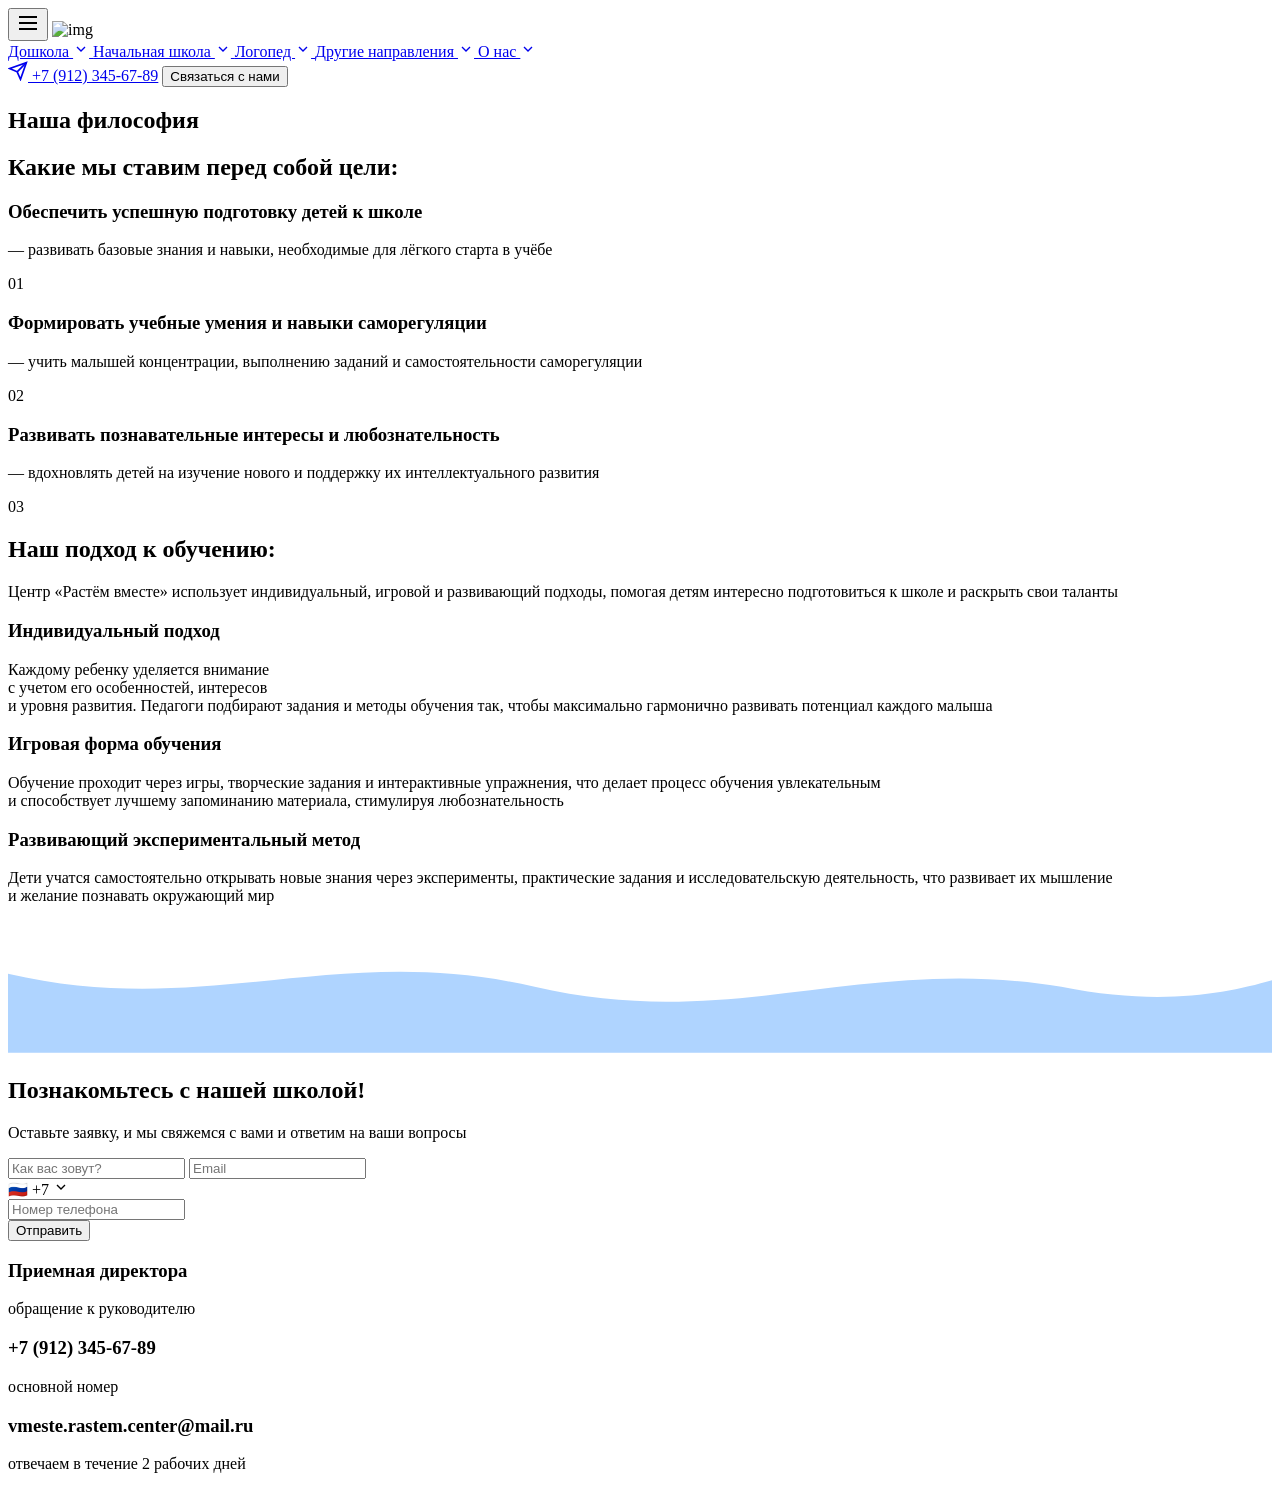
==== filosofia.html @ c4e7ea36 "Add files via upload" ====
<!DOCTYPE html>
<html lang="ru">
<head>
    <meta charset="utf-8"/>
        <meta name="viewport" content="width=device-width, initial-scale=1" />
        <title>filosofia</title>
        <link rel="stylesheet" href="./css/filosofia_style.css"/>
</head>
<body>
    <!-- Header -->
    <header class="header">
        <div class="header__container">
            <div class="header__left">
                <button class="header__menu-btn">
                    <svg width="24" height="24" viewBox="0 0 24 24" fill="none" stroke="currentColor" stroke-width="2">
                        <line x1="3" y1="6" x2="21" y2="6"></line>
                        <line x1="3" y1="12" x2="21" y2="12"></line>
                        <line x1="3" y1="18" x2="21" y2="18"></line>
                    </svg>
                </button>
<img src="https://psv4.userapi.com/s/v1/d2/dfuBgY3e3dbymlIG6tfwzD2FY5tWwH7mZeRHLqJKXKmwToDDf9M6psKpB8RbA1om5z57TRwMxK4cljXaLcxFvXxTBkrO7bcs-yVHeOcyfUPJoWtAhsqQcLJKbb5WWg1Ad8wqqTB0TjKs/lllll.png" alt="img"/>

            <!-- Center: Navigation -->
            <nav class="nav50">
                <a href="#" class="nav__item">
                    Дошкола
                    <svg width="16" height="16" viewBox="0 0 24 24" fill="none" stroke="currentColor" stroke-width="2">
                        <polyline points="6 9 12 15 18 9"></polyline>
                    </svg>
                </a>
                <a href="#" class="nav__item">
                    Начальная школа
                    <svg width="16" height="16" viewBox="0 0 24 24" fill="none" stroke="currentColor" stroke-width="2">
                        <polyline points="6 9 12 15 18 9"></polyline>
                    </svg>
                </a>
                <a href="#" class="nav__item">
                    Логопед
                    <svg width="16" height="16" viewBox="0 0 24 24" fill="none" stroke="currentColor" stroke-width="2">
                        <polyline points="6 9 12 15 18 9"></polyline>
                    </svg>
                </a>
                <a href="#" class="nav__item">
                    Другие направления
                    <svg width="16" height="16" viewBox="0 0 24 24" fill="none" stroke="currentColor" stroke-width="2">
                        <polyline points="6 9 12 15 18 9"></polyline>
                    </svg>
                </a>
                <a href="#" class="nav__item">
                    О нас
                    <svg width="16" height="16" viewBox="0 0 24 24" fill="none" stroke="currentColor" stroke-width="2">
                        <polyline points="6 9 12 15 18 9"></polyline>
                    </svg>
                </a>
            </nav>
            <!-- Right: Contact -->
            <div class="header__right">
                <a href="https://t.me/" class="header__telegram">
                    <svg width="20" height="20" viewBox="0 0 24 24" fill="none" stroke="currentColor" stroke-width="2">
                        <line x1="22" y1="2" x2="11" y2="13"></line>
                        <polygon points="22 2 15 22 11 13 2 9 22 2"></polygon>
                    </svg>
                </a>
                <a href="tel:+79123456789" class="header__phone">+7 (912) 345-67-89</a>
                <button class="header__contact-btn">Связаться с нами</button>
            </div>
        </div>
 </header>
    <!-- Philosophy Section -->
    <section class="philosophy">
        <div class="philosophy__container">
            <h1 class="philosophy__title">Наша философия</h1>

            <div class="goals">
                <h2 class="goals__title">Какие мы ставим перед собой цели:</h2>

                <div class="goals__grid">
                    <div class="goal-card">
                        <div class="goal-card__content">
                            <h3 class="goal-card__title">Обеспечить успешную подготовку детей к школе</h3>
                            <p class="goal-card__desc">— развивать базовые знания и навыки, необходимые для лёгкого старта в учёбе</p>
                        </div>
                        <span class="goal-card__number">01</span>
                    </div>

                    <div class="goal-card">
                        <div class="goal-card__content">
                            <h3 class="goal-card__title">Формировать учебные умения и навыки саморегуляции</h3>
                            <p class="goal-card__desc">— учить малышей концентрации, выполнению заданий и самостоятельности саморегуляции</p>
                        </div>
                        <span class="goal-card__number">02</span>
                    </div>

                    <div class="goal-card">
                        <div class="goal-card__content">
                            <h3 class="goal-card__title">Развивать познавательные интересы и любознательность</h3>
                            <p class="goal-card__desc">— вдохновлять детей на изучение нового и поддержку их интеллектуального развития</p>
                        </div>
                        <span class="goal-card__number">03</span>
                    </div>
                </div>
            </div>
        </div>
    </section>

    <!-- Approach Section -->
    <section class="approach">
        <div class="approach__container">
            <h2 class="approach__title">Наш подход к обучению:</h2>
            <p class="approach__subtitle">Центр «Растём вместе» использует индивидуальный, игровой и развивающий подходы, помогая детям интересно подготовиться к школе и раскрыть свои таланты</p>

            <div class="approach__grid">
                <div class="approach-card">
                    <h3 class="approach-card__title">Индивидуальный подход</h3>
                    <p class="approach-card__desc">Каждому ребенку уделяется внимание <br>с учетом его особенностей, интересов <br>и уровня развития. Педагоги подбирают задания и методы обучения так, чтобы максимально гармонично развивать потенциал каждого малыша</p>
                </div>

                <div class="approach-card">
                    <h3 class="approach-card__title">Игровая форма обучения</h3>
                    <p class="approach-card__desc">Обучение проходит через игры, творческие задания и интерактивные упражнения, что делает процесс обучения увлекательным <br>и способствует лучшему запоминанию материала, стимулируя любознательность</p>
                </div>

                <div class="approach-card">
                    <h3 class="approach-card__title">Развивающий экспериментальный метод</h3>
                    <p class="approach-card__desc">Дети учатся самостоятельно открывать новые знания через эксперименты, практические задания и исследовательскую деятельность, что развивает их мышление <br>и желание познавать окружающий мир</p>
                </div>
            </div>
        </div>

        <!-- Wave -->
        <div class="approach__wave">
            <svg viewBox="0 0 1920 200" preserveAspectRatio="none">
                <path fill="#AFD4FF" d="M0,80 C300,150 500,30 800,100 C1100,170 1300,50 1600,100 C1750,130 1850,110 1920,90 L1920,200 L0,200 Z"/>
            </svg>
        </div>
    </section>

    <!-- Contact Section -->
    <section class="contact">
        <div class="contact__container">
            <div class="contact__grid">
                <div class="contact__form-wrapper">
                    <h2 class="contact__title">Познакомьтесь с нашей школой!</h2>
                    <p class="contact__subtitle">Оставьте заявку, и мы свяжемся с вами и ответим на ваши вопросы</p>
                    <form class="form">
                        <div class="form__row">
                            <input type="text" class="form__input" placeholder="Как вас зовут?" required>
                            <input type="email" class="form__input" placeholder="Email" required>
                        </div>
                        <div class="form__phone-row">
                            <div class="form__phone-prefix">
                                <span>🇷🇺</span>
                                <span>+7</span>
                                <svg width="16" height="16" viewBox="0 0 24 24" fill="none" stroke="currentColor" stroke-width="2">
                                    <polyline points="6 9 12 15 18 9"></polyline>
                                </svg>
                            </div>
                            <input type="tel" class="form__input form__input--phone" placeholder="Номер телефона" required>
                        </div>
                        <button type="submit" class="form__submit">Отправить</button>
                    </form>
                </div>
    </section>

    <!-- Footer -->
    <footer class="footer">
        <div class="footer__container">
            <div class="footer__grid">
                <div class="footer__item">
                    <h3 class="footer__title">Приемная директора</h3>
                    <p class="footer__desc">обращение к руководителю</p>
                </div>
                <div class="footer__item">
                    <h3 class="footer__title">+7 (912) 345-67-89</h3>
                    <p class="footer__desc">основной номер</p>
                </div>
                <div class="footer__item">
                    <h3 class="footer__title">vmeste.rastem.center@mail.ru</h3>
                    <p class="footer__desc">отвечаем в течение 2 рабочих дней</p>
                </div>
            </div>
        </div>
    </footer>
</body>
</html>
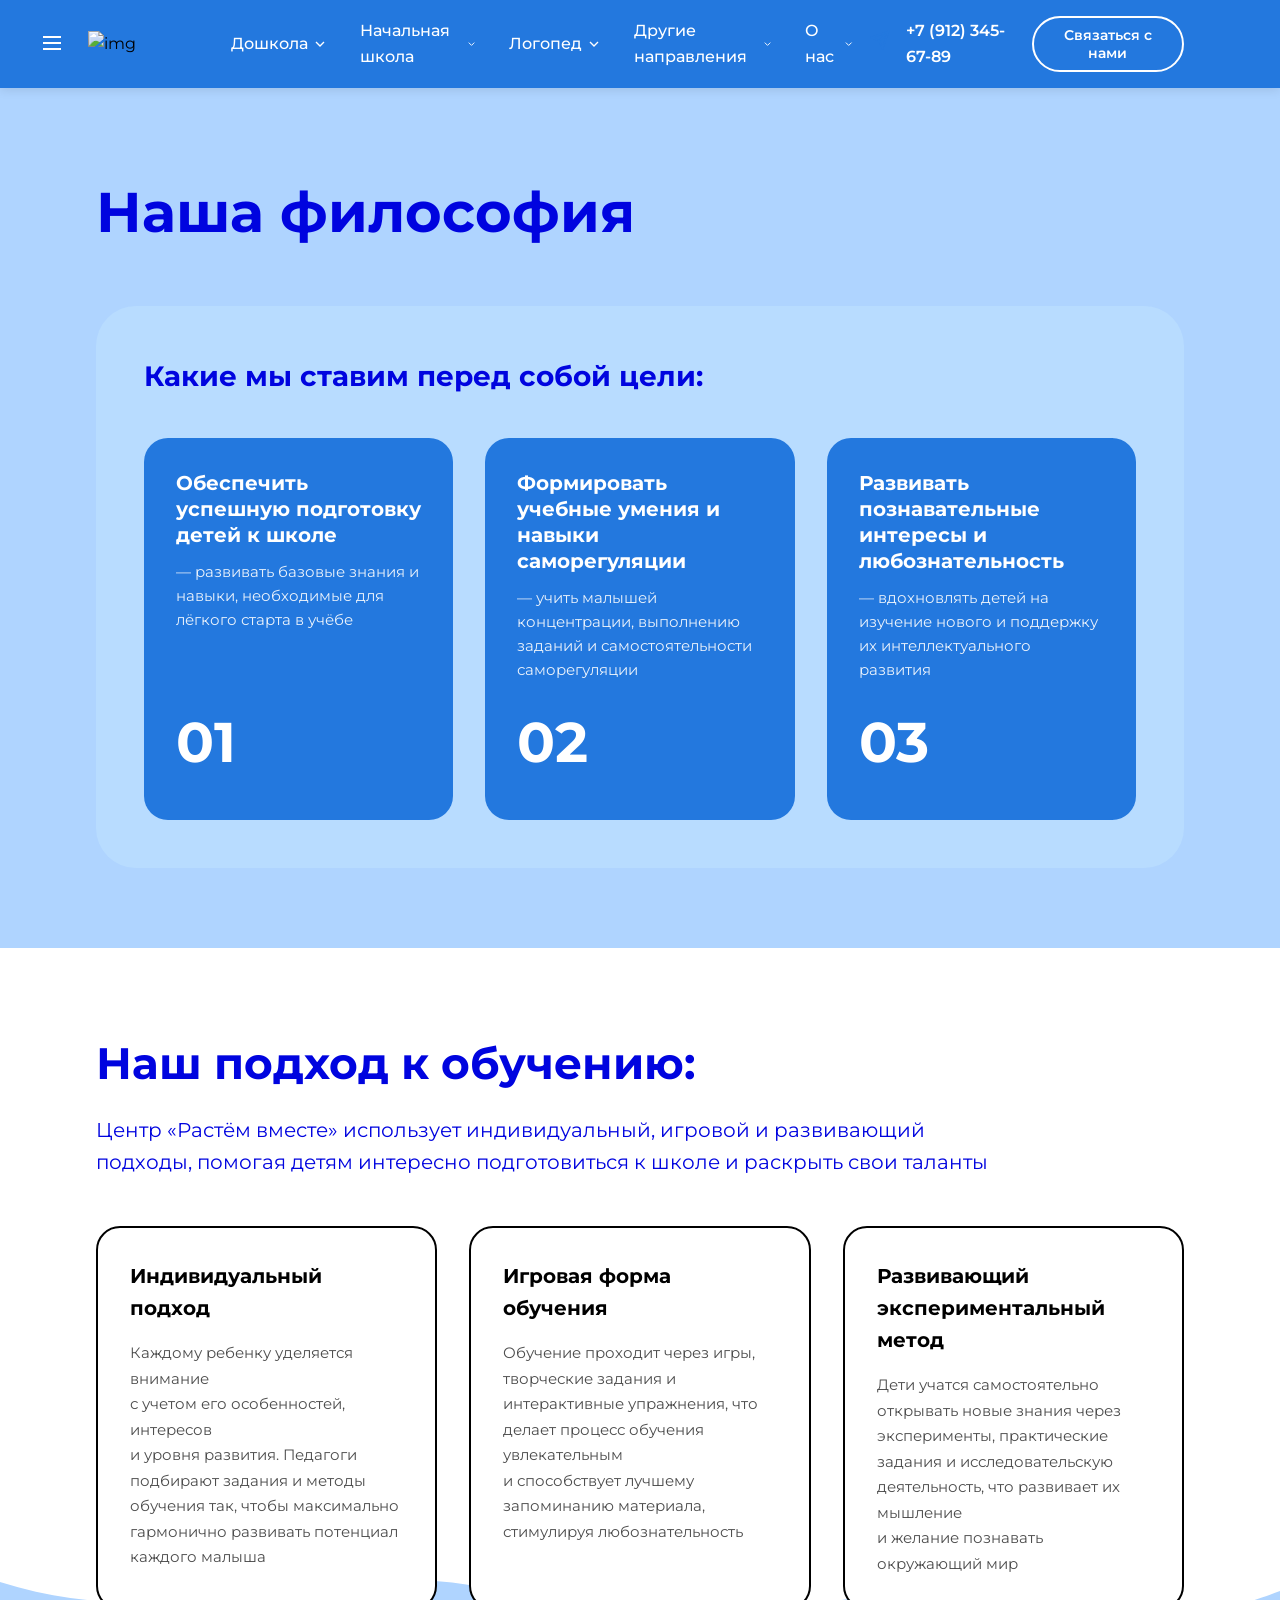
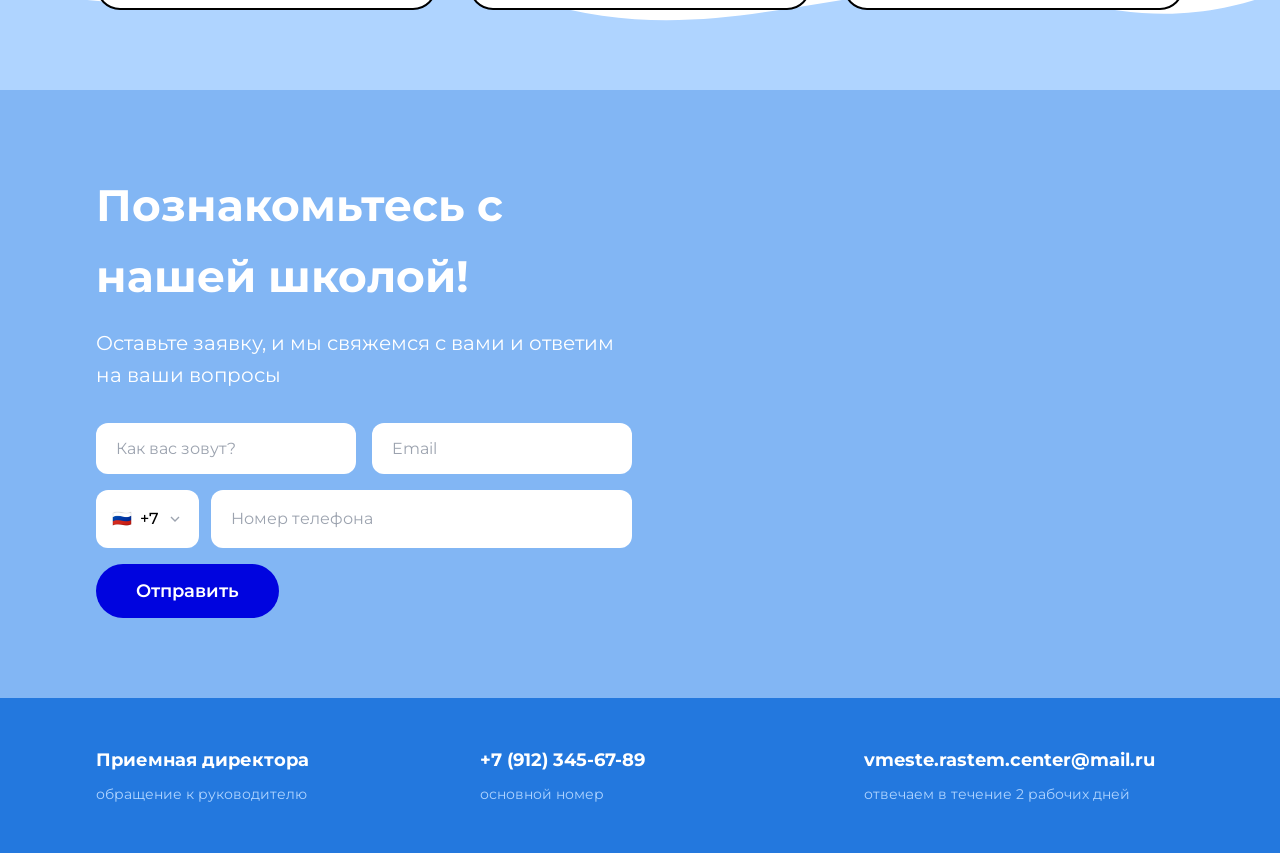
==== commit 848c9387: "Add files via upload" ====
--- a/filosofia.html
+++ b/filosofia.html
@@ -4,7 +4,7 @@
     <meta charset="utf-8"/>
         <meta name="viewport" content="width=device-width, initial-scale=1" />
         <title>filosofia</title>
-        <link rel="stylesheet" href="./css/filosofia_style.css"/>
+        <link rel="stylesheet" href="filosofia_style.css"/>
 </head>
 <body>
     <!-- Header -->
@@ -22,7 +22,7 @@
 
             <!-- Center: Navigation -->
             <nav class="nav50">
-                <a href="#" class="nav__item">
+                <a href="file:///C:/Users/%D0%9C%D0%B0%D1%80%D0%B8%D1%8F/Desktop/%D0%B2%D0%B5%D0%B1-%D0%B4%D0%B8%D0%B7%D0%B0%D0%B9%D0%BD/%D0%A3%D1%81%D0%BB%D1%83%D0%B3%D0%B8/uslugi.html" class="nav__item">
                     Дошкола
                     <svg width="16" height="16" viewBox="0 0 24 24" fill="none" stroke="currentColor" stroke-width="2">
                         <polyline points="6 9 12 15 18 9"></polyline>
@@ -46,7 +46,7 @@
                         <polyline points="6 9 12 15 18 9"></polyline>
                     </svg>
                 </a>
-                <a href="#" class="nav__item">
+                <a href="file:///C:/Users/%D0%9C%D0%B0%D1%80%D0%B8%D1%8F/Desktop/%D0%B2%D0%B5%D0%B1-%D0%B4%D0%B8%D0%B7%D0%B0%D0%B9%D0%BD/%D0%BE%20%D0%BD%D0%B0%D1%81/rastem_vmeste.html" class="nav__item">
                     О нас
                     <svg width="16" height="16" viewBox="0 0 24 24" fill="none" stroke="currentColor" stroke-width="2">
                         <polyline points="6 9 12 15 18 9"></polyline>
--- a/filosofia_style.css
+++ b/filosofia_style.css
@@ -0,0 +1,637 @@
+@import url('https://fonts.googleapis.com/css2?family=Lora:ital,wght@0,400..700;1,400..700&family=Montserrat:ital,wght@0,100..900;1,100..900&family=Open+Sans:ital,wght@0,300..800;1,300..800&family=Roboto:ital,wght@0,100..900;1,100..900&display=swap');
+
+:root {
+  --bg: #FFFFFF;
+  --panel: #2378DE;
+  --card: #272434;
+  --border: #2A5CFF;
+  
+  --text:var(--card);
+  --muted:#5e6a8d8f;
+
+  --accent:var(--border);
+  --accent-hover:#82B6F4;
+  --accent-pressed:#1B1EA8;
+
+  --disable-bg: #5e6a8d8f;
+  --disable-text: #dde3f68f;
+
+  --r-lg: 18px;
+  --r-md: 14px;
+  --r-pill: 1500px;
+
+  --shadow: 0 3px 6px #c0bec8;
+}
+/* ===== RESET & BASE ===== */
+*, *::before, *::after {
+    margin: 0;
+    padding: 0;
+    box-sizing: border-box;
+}
+
+html {
+    scroll-behavior: smooth;
+}
+
+body {
+    font-family: 'Montserrat', system-ui, sans-serif;
+    background-color: #AFD4FF;
+    color: #000000;
+    line-height: 1.6;
+}
+
+a {
+    text-decoration: none;
+    color: inherit;
+}
+
+button {
+    font-family: inherit;
+    cursor: pointer;
+    border: none;
+    background: none;
+}
+
+input {
+    font-family: inherit;
+}
+
+/* ===== ANIMATIONS ===== */
+@keyframes float {
+    0%, 100% { transform: translateY(0px); }
+    50% { transform: translateY(-20px); }
+}
+
+@keyframes fadeInUp {
+    from {
+        opacity: 0;
+        transform: translateY(30px);
+    }
+    to {
+        opacity: 1;
+        transform: translateY(0);
+    }
+}
+
+@keyframes slideInLeft {
+    from {
+        opacity: 0;
+        transform: translateX(-50px);
+    }
+    to {
+        opacity: 1;
+        transform: translateX(0);
+    }
+}
+
+/* ===== HEADER ===== */
+.header {
+    background-color: #2378DE;
+    padding: 1rem 2rem;
+    position: sticky;
+    top: 0;
+    z-index: 100;
+    box-shadow: 0 2px 10px rgba(0, 0, 0, 0.1);
+}
+
+.header__container {
+    max-width: 1920px;
+    margin: 0 auto;
+    display: grid;
+    grid-template-columns: auto 1fr auto;
+    align-items: center;
+    gap: 2rem;
+}
+
+.header__left {
+    display: flex;
+    align-items: center;
+    gap: 1rem;
+}
+
+.header__menu-btn {
+    padding: 0.5rem;
+    color: #ffffff;
+    border-radius: 0.5rem;
+    transition: background-color 0.3s;
+}
+
+.header__menu-btn:hover {
+    background-color: #f3f4f6;
+}
+
+img {
+    width: 7%;
+    height: auto;
+    display: inline;
+  margin-right: 60px;
+  font-weight: 100px;
+  margin-top: 0px;
+  vertical-align: middle;
+}
+
+/* Navigation */
+.nav50 {
+    display: flex;
+    align-items: center;
+    justify-content: center;
+    gap: 2rem;
+}
+
+.nav__item {
+    display: flex;
+    align-items: center;
+    gap: 0.25rem;
+    font-weight: 500;
+    color: #ffffff;
+    transition: color 0.3s;
+}
+
+.nav__item:hover {
+    color: #2378DE;
+}
+
+.nav__item svg {
+    transition: transform 0.3s;
+}
+
+.nav__item:hover svg {
+    transform: rotate(180deg);
+}
+
+/* Header Right */
+.header__right {
+    display: flex;
+    align-items: center;
+    gap: 1rem;
+}
+
+.header__telegram {
+    color: #2378DE;
+    transition: all 0.3s;
+}
+
+.header__telegram:hover {
+    color: #0004DF;
+    transform: scale(1.1);
+}
+
+.header__phone {
+    font-weight: 600;
+    color: #ffffff;
+    transition: color 0.3s;
+}
+
+.header__phone:hover {
+    color: #2378DE;
+}
+
+.header__contact-btn {
+    border: 2px solid #ffffff;
+    color: #ffffff;
+    padding: 0.5rem 1.5rem;
+    border-radius: 9999px;
+    font-size: 0.875rem;
+    font-weight: 600;
+    transition: all 0.3s;
+}
+
+.header__contact-btn:hover {
+    background-color: #ffffff83;
+    color: #ffffff;
+}
+
+
+/* ===== PHILOSOPHY SECTION ===== */
+.philosophy {
+    padding: 5rem 2rem;
+}
+
+.philosophy__container {
+    max-width: 1920px;
+    margin: 0 auto;
+    padding: 0 4rem;
+}
+
+.philosophy__title {
+    font-size: 3.5rem;
+    font-weight: 700;
+    color: #0004DF;
+    margin-bottom: 3rem;
+    animation: fadeInUp 1s ease-out;
+}
+
+/* Goals */
+.goals {
+    background-color: #B8DCFF;
+    border-radius: 40px;
+    padding: 3rem;
+    animation: fadeInUp 1s ease-out 0.2s both;
+}
+
+.goals__title {
+    font-size: 1.75rem;
+    font-weight: 700;
+    color: #0004DF;
+    margin-bottom: 2.5rem;
+}
+
+.goals__grid {
+    display: grid;
+    grid-template-columns: repeat(3, 1fr);
+    gap: 2rem;
+}
+
+/* Goal Card */
+.goal-card {
+    background-color: #2378DE;
+    border-radius: 24px;
+    padding: 2rem;
+    color: #ffffff;
+    display: flex;
+    flex-direction: column;
+    justify-content: space-between;
+    min-height: 320px;
+    transition: all 0.5s;
+    cursor: pointer;
+}
+
+.goal-card:hover {
+    transform: translateY(-8px);
+    box-shadow: 0 25px 50px -12px rgba(0, 0, 0, 0.25);
+}
+
+.goal-card__title {
+    font-size: 1.25rem;
+    font-weight: 700;
+    margin-bottom: 0.75rem;
+    line-height: 1.3;
+}
+
+.goal-card__desc {
+    font-size: 0.9375rem;
+    opacity: 0.9;
+    line-height: 1.6;
+}
+
+.goal-card__number {
+    font-size: 3.5rem;
+    font-weight: 700;
+    margin-top: 1rem;
+    transition: all 0.3s;
+}
+
+.goal-card:hover .goal-card__number {
+    transform: scale(1.1);
+    color: #F4ECBE;
+}
+
+/* ===== APPROACH SECTION ===== */
+.approach {
+    padding: 5rem 2rem;
+    background-color: #ffffff;
+    position: relative;
+    overflow: hidden;
+}
+
+.approach__container {
+    max-width: 1920px;
+    margin: 0 auto;
+    padding: 0 4rem;
+    position: relative;
+    z-index: 10;
+}
+
+.approach__title {
+    font-size: 2.75rem;
+    font-weight: 700;
+    color: #0004DF;
+    margin-bottom: 1rem;
+}
+
+.approach__subtitle {
+    font-size: 1.25rem;
+    color: #0004DF;
+    margin-bottom: 3rem;
+    max-width: 900px;
+}
+
+.approach__grid {
+    display: grid;
+    grid-template-columns: repeat(3, 1fr);
+    gap: 2rem;
+}
+
+/* Approach Card */
+.approach-card {
+    background-color: #ffffff;
+    border: 2px solid #000000;
+    border-radius: 24px;
+    padding: 2rem;
+    transition: all 0.5s;
+}
+
+.approach-card:hover {
+    transform: translateY(-8px);
+    box-shadow: 0 20px 40px rgba(0, 0, 0, 0.1);
+    border-color: #2378DE;
+}
+
+.approach-card__title {
+    font-size: 1.25rem;
+    font-weight: 700;
+    color: #000000;
+    margin-bottom: 1rem;
+    transition: color 0.3s;
+}
+
+.approach-card:hover .approach-card__title {
+    color: #2378DE;
+}
+
+.approach-card__desc {
+    font-size: 0.9375rem;
+    color: rgba(0, 0, 0, 0.7);
+    line-height: 1.7;
+}
+
+/* Wave */
+.approach__wave {
+    position: absolute;
+    bottom: 0;
+    left: 0;
+    right: 0;
+    height: 180px;
+}
+
+.approach__wave svg {
+    width: 100%;
+    height: 100%;
+}
+
+/* ===== CONTACT SECTION ===== */
+.contact {
+    padding: 5rem 2rem;
+    background-color: #82B6F4;
+    position: relative;
+    overflow: hidden;
+}
+
+.contact__container {
+    max-width: 1920px;
+    margin: 0 auto;
+    padding: 0 4rem;
+}
+
+.contact__grid {
+    display: grid;
+    grid-template-columns: 1fr 1fr;
+    gap: 4rem;
+    align-items: center;
+}
+
+.contact__form-wrapper {
+    animation: slideInLeft 0.8s ease-out;
+}
+
+.contact__title {
+    font-size: 2.75rem;
+    font-weight: 700;
+    color: #ffffff;
+    margin-bottom: 1rem;
+}
+
+.contact__subtitle {
+    font-size: 1.25rem;
+    color: #ffffff;
+    margin-bottom: 2rem;
+}
+
+/* Form */
+.form {
+    display: flex;
+    flex-direction: column;
+    gap: 1rem;
+}
+
+.form__row {
+    display: grid;
+    grid-template-columns: 1fr 1fr;
+    gap: 1rem;
+}
+
+.form__input {
+    padding: 1rem 1.25rem;
+    border-radius: 12px;
+    border: none;
+    background-color: #ffffff;
+    color: #00000074;
+    font-size: 1rem;
+    outline: none;
+    transition: box-shadow 0.3s;
+}
+
+.form__input::placeholder {
+    color: #9ca3af;
+}
+
+.form__input:focus {
+    box-shadow: 0 0 0 3px #0004DF;
+}
+
+.form__input:hover {
+    box-shadow: 0 10px 25px rgba(0, 0, 0, 0.15);
+}
+
+.form__phone-row {
+    display: flex;
+    gap: 0.75rem;
+}
+
+.form__phone-prefix {
+    display: flex;
+    align-items: center;
+    gap: 0.5rem;
+    background-color: #ffffff;
+    padding: 1rem;
+    border-radius: 12px;
+    font-weight: 500;
+}
+
+.form__phone-prefix svg {
+    color: #9ca3af;
+}
+
+.form__input--phone {
+    flex: 1;
+}
+
+.form__submit {
+    align-self: flex-start;
+    background-color: #0004DF;
+    color: #ffffff;
+    padding: 1rem 2.5rem;
+    border-radius: 9999px;
+    font-size: 1.125rem;
+    font-weight: 600;
+    transition: all 0.3s;
+}
+
+.form__submit:hover {
+    background-color: #000080;
+    transform: scale(1.05);
+    box-shadow: 0 15px 35px rgba(0, 0, 0, 0.2);
+}
+
+/* Cloud */
+.contact__cloud {
+    display: flex;
+    justify-content: center;
+    align-items: center;
+    animation: float 4s ease-in-out infinite;
+}
+
+.cloud {
+    width: 400px;
+    height: 340px;
+    filter: drop-shadow(0 25px 50px rgba(0, 0, 0, 0.2));
+}
+
+/* ===== FOOTER ===== */
+.footer {
+    padding: 3rem 2rem;
+    background-color: #2378DE;
+}
+
+.footer__container {
+    max-width: 1920px;
+    margin: 0 auto;
+    padding: 0 4rem;
+}
+
+.footer__grid {
+    display: grid;
+    grid-template-columns: repeat(3, 1fr);
+    gap: 4rem;
+}
+
+.footer__item {
+    transition: all 0.3s;
+}
+
+.footer__title {
+    font-size: 1.125rem;
+    font-weight: 700;
+    color: #ffffff;
+    margin-bottom: 0.5rem;
+    transition: color 0.3s;
+}
+
+.footer__item:hover .footer__title {
+    color: #AFD4FF;
+}
+
+.footer__desc {
+    font-size: 0.875rem;
+    color: #AFD4FF;
+}
+
+/* ===== RESPONSIVE ===== */
+@media (max-width: 1200px) {
+    .goals__grid,
+    .approach__grid {
+        grid-template-columns: repeat(2, 1fr);
+    }
+    
+    .philosophy__container,
+    .approach__container,
+    .contact__container,
+    .footer__container {
+        padding: 0 2rem;
+    }
+}
+
+@media (max-width: 992px) {
+    .nav {
+        display: none;
+    }
+    
+    .header__phone {
+        display: none;
+    }
+    
+    .contact__grid {
+        grid-template-columns: 1fr;
+    }
+    
+    .contact__cloud {
+        display: none;
+    }
+}
+
+@media (max-width: 768px) {
+    .philosophy__title {
+        font-size: 2.5rem;
+    }
+    
+    .goals__grid,
+    .approach__grid,
+    .footer__grid {
+        grid-template-columns: 1fr;
+    }
+    
+    .form__row {
+        grid-template-columns: 1fr;
+    }
+    
+    .header__contact-btn {
+        display: none;
+    }
+    
+    .goals {
+        padding: 1.5rem;
+        border-radius: 24px;
+    }
+    
+    .goal-card {
+        min-height: 250px;
+    }
+    
+    .approach__title,
+    .contact__title {
+        font-size: 2rem;
+    }
+    
+    .philosophy,
+    .approach,
+    .contact {
+        padding: 3rem 1rem;
+    }
+    
+    .philosophy__container,
+    .approach__container,
+    .contact__container,
+    .footer__container {
+        padding: 0 1rem;
+    }
+}
+
+@media (max-width: 480px) {
+    .logo__image {
+        width: 44px;
+        height: 44px;
+    }
+    
+    .logo__top,
+    .logo__bottom {
+        font-size: 0.9rem;
+    }
+    
+    .philosophy__title {
+        font-size: 2rem;
+    }
+    
+    .goals__title {
+        font-size: 1.25rem;
+    }
+}
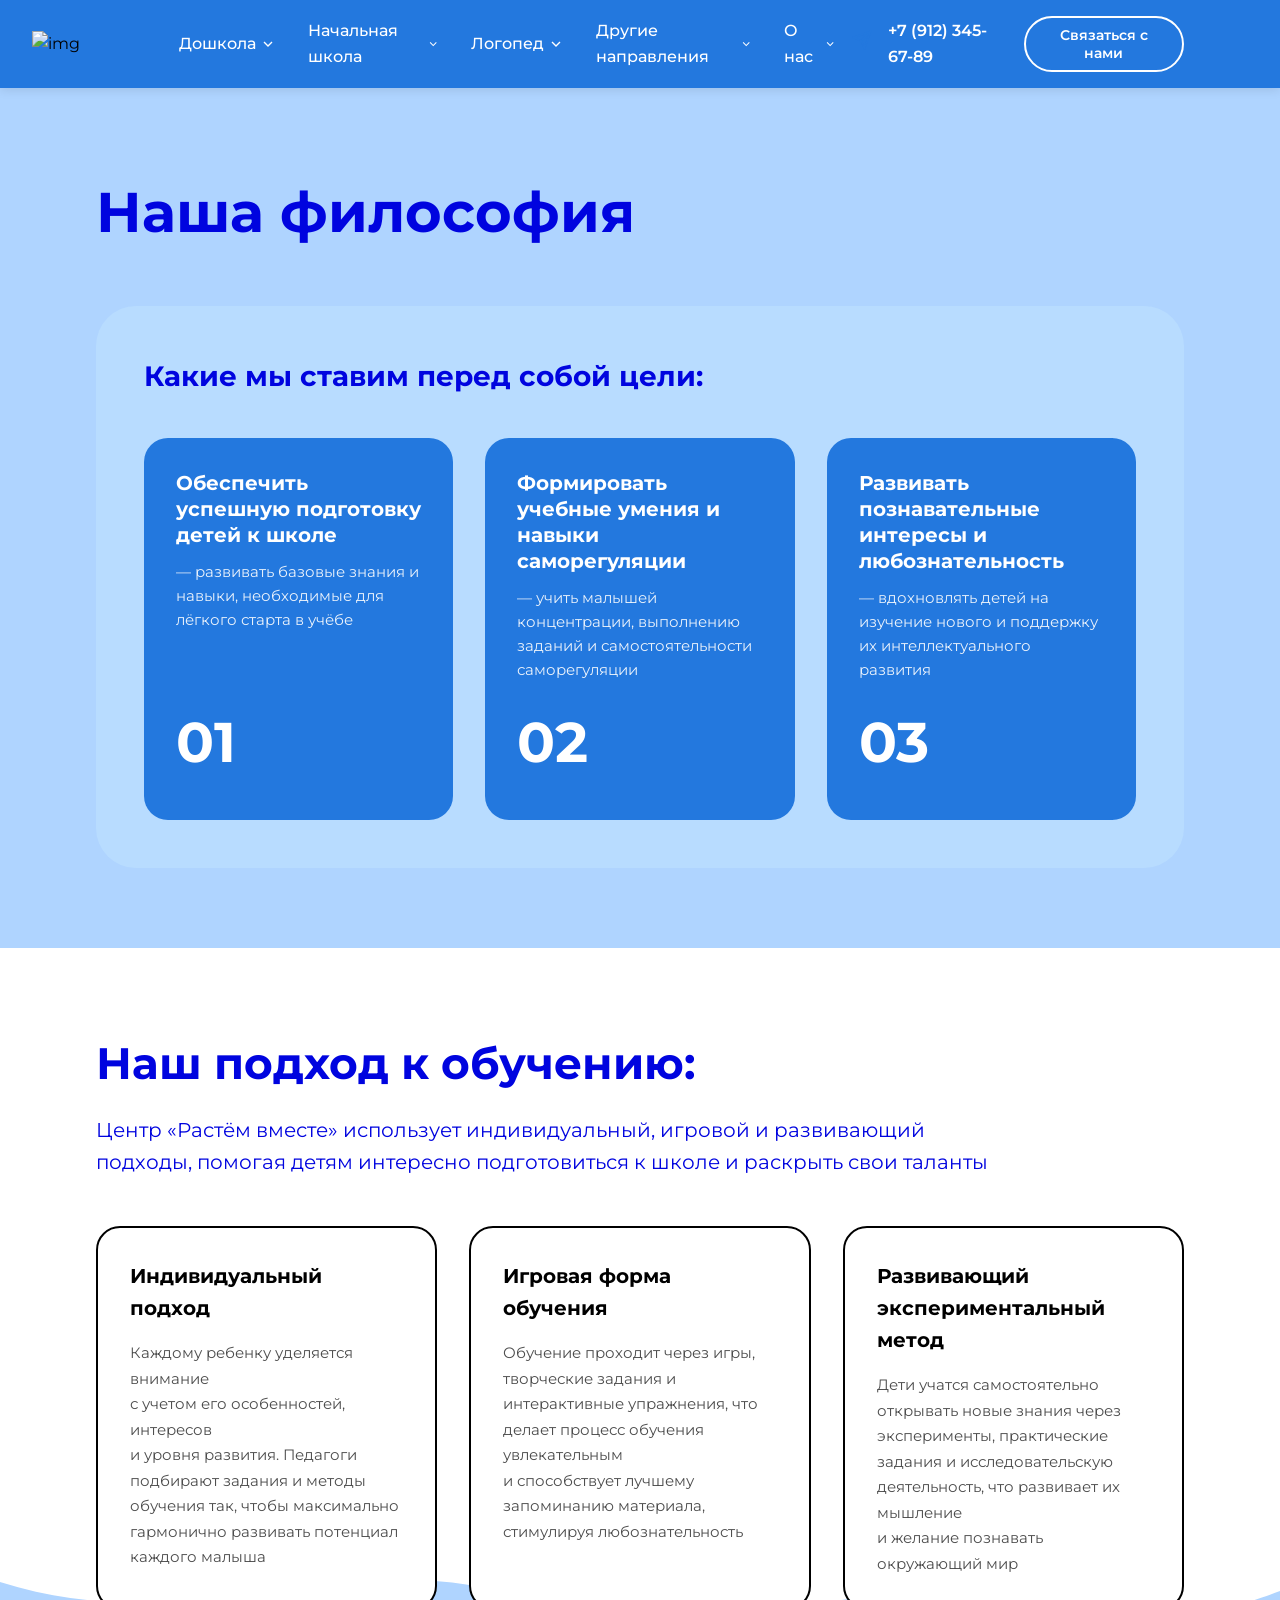
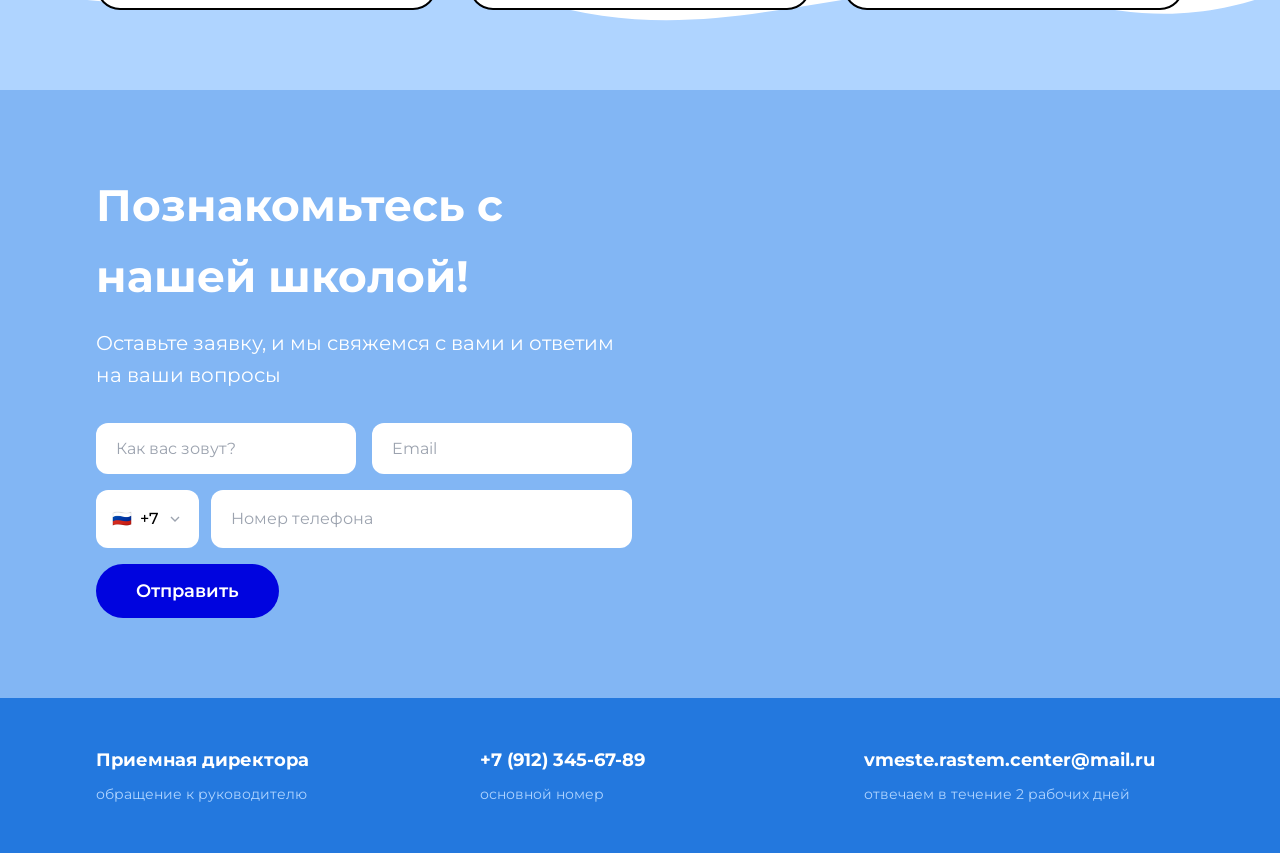
==== commit b5d98690: "Update filosofia.html" ====
--- a/filosofia.html
+++ b/filosofia.html
@@ -4,25 +4,19 @@
     <meta charset="utf-8"/>
         <meta name="viewport" content="width=device-width, initial-scale=1" />
         <title>filosofia</title>
-        <link rel="stylesheet" href="filosofia_style.css"/>
+        <link rel="stylesheet" href="css/filosofia_style.css"/>
 </head>
 <body>
     <!-- Header -->
     <header class="header">
         <div class="header__container">
             <div class="header__left">
-                <button class="header__menu-btn">
-                    <svg width="24" height="24" viewBox="0 0 24 24" fill="none" stroke="currentColor" stroke-width="2">
-                        <line x1="3" y1="6" x2="21" y2="6"></line>
-                        <line x1="3" y1="12" x2="21" y2="12"></line>
-                        <line x1="3" y1="18" x2="21" y2="18"></line>
-                    </svg>
-                </button>
+            
 <img src="https://psv4.userapi.com/s/v1/d2/dfuBgY3e3dbymlIG6tfwzD2FY5tWwH7mZeRHLqJKXKmwToDDf9M6psKpB8RbA1om5z57TRwMxK4cljXaLcxFvXxTBkrO7bcs-yVHeOcyfUPJoWtAhsqQcLJKbb5WWg1Ad8wqqTB0TjKs/lllll.png" alt="img"/>
 
             <!-- Center: Navigation -->
             <nav class="nav50">
-                <a href="file:///C:/Users/%D0%9C%D0%B0%D1%80%D0%B8%D1%8F/Desktop/%D0%B2%D0%B5%D0%B1-%D0%B4%D0%B8%D0%B7%D0%B0%D0%B9%D0%BD/%D0%A3%D1%81%D0%BB%D1%83%D0%B3%D0%B8/uslugi.html" class="nav__item">
+                <a href="uslugi.html" class="nav__item">
                     Дошкола
                     <svg width="16" height="16" viewBox="0 0 24 24" fill="none" stroke="currentColor" stroke-width="2">
                         <polyline points="6 9 12 15 18 9"></polyline>
@@ -46,7 +40,7 @@
                         <polyline points="6 9 12 15 18 9"></polyline>
                     </svg>
                 </a>
-                <a href="file:///C:/Users/%D0%9C%D0%B0%D1%80%D0%B8%D1%8F/Desktop/%D0%B2%D0%B5%D0%B1-%D0%B4%D0%B8%D0%B7%D0%B0%D0%B9%D0%BD/%D0%BE%20%D0%BD%D0%B0%D1%81/rastem_vmeste.html" class="nav__item">
+                <a href="rastem_vmeste.html" class="nav__item">
                     О нас
                     <svg width="16" height="16" viewBox="0 0 24 24" fill="none" stroke="currentColor" stroke-width="2">
                         <polyline points="6 9 12 15 18 9"></polyline>
--- a/css/filosofia_style.css
+++ b/css/filosofia_style.css
@@ -0,0 +1,637 @@
+@import url('https://fonts.googleapis.com/css2?family=Lora:ital,wght@0,400..700;1,400..700&family=Montserrat:ital,wght@0,100..900;1,100..900&family=Open+Sans:ital,wght@0,300..800;1,300..800&family=Roboto:ital,wght@0,100..900;1,100..900&display=swap');
+
+:root {
+  --bg: #FFFFFF;
+  --panel: #2378DE;
+  --card: #272434;
+  --border: #2A5CFF;
+  
+  --text:var(--card);
+  --muted:#5e6a8d8f;
+
+  --accent:var(--border);
+  --accent-hover:#82B6F4;
+  --accent-pressed:#1B1EA8;
+
+  --disable-bg: #5e6a8d8f;
+  --disable-text: #dde3f68f;
+
+  --r-lg: 18px;
+  --r-md: 14px;
+  --r-pill: 1500px;
+
+  --shadow: 0 3px 6px #c0bec8;
+}
+/* ===== RESET & BASE ===== */
+*, *::before, *::after {
+    margin: 0;
+    padding: 0;
+    box-sizing: border-box;
+}
+
+html {
+    scroll-behavior: smooth;
+}
+
+body {
+    font-family: 'Montserrat', system-ui, sans-serif;
+    background-color: #AFD4FF;
+    color: #000000;
+    line-height: 1.6;
+}
+
+a {
+    text-decoration: none;
+    color: inherit;
+}
+
+button {
+    font-family: inherit;
+    cursor: pointer;
+    border: none;
+    background: none;
+}
+
+input {
+    font-family: inherit;
+}
+
+/* ===== ANIMATIONS ===== */
+@keyframes float {
+    0%, 100% { transform: translateY(0px); }
+    50% { transform: translateY(-20px); }
+}
+
+@keyframes fadeInUp {
+    from {
+        opacity: 0;
+        transform: translateY(30px);
+    }
+    to {
+        opacity: 1;
+        transform: translateY(0);
+    }
+}
+
+@keyframes slideInLeft {
+    from {
+        opacity: 0;
+        transform: translateX(-50px);
+    }
+    to {
+        opacity: 1;
+        transform: translateX(0);
+    }
+}
+
+/* ===== HEADER ===== */
+.header {
+    background-color: #2378DE;
+    padding: 1rem 2rem;
+    position: sticky;
+    top: 0;
+    z-index: 100;
+    box-shadow: 0 2px 10px rgba(0, 0, 0, 0.1);
+}
+
+.header__container {
+    max-width: 1920px;
+    margin: 0 auto;
+    display: grid;
+    grid-template-columns: auto 1fr auto;
+    align-items: center;
+    gap: 2rem;
+}
+
+.header__left {
+    display: flex;
+    align-items: center;
+    gap: 1rem;
+}
+
+.header__menu-btn {
+    padding: 0.5rem;
+    color: #ffffff;
+    border-radius: 0.5rem;
+    transition: background-color 0.3s;
+}
+
+.header__menu-btn:hover {
+    background-color: #f3f4f6;
+}
+
+img {
+    width: 7%;
+    height: auto;
+    display: inline;
+  margin-right: 60px;
+  font-weight: 100px;
+  margin-top: 0px;
+  vertical-align: middle;
+}
+
+/* Navigation */
+.nav50 {
+    display: flex;
+    align-items: center;
+    justify-content: center;
+    gap: 2rem;
+}
+
+.nav__item {
+    display: flex;
+    align-items: center;
+    gap: 0.25rem;
+    font-weight: 500;
+    color: #ffffff;
+    transition: color 0.3s;
+}
+
+.nav__item:hover {
+    color: #2378DE;
+}
+
+.nav__item svg {
+    transition: transform 0.3s;
+}
+
+.nav__item:hover svg {
+    transform: rotate(180deg);
+}
+
+/* Header Right */
+.header__right {
+    display: flex;
+    align-items: center;
+    gap: 1rem;
+}
+
+.header__telegram {
+    color: #2378DE;
+    transition: all 0.3s;
+}
+
+.header__telegram:hover {
+    color: #0004DF;
+    transform: scale(1.1);
+}
+
+.header__phone {
+    font-weight: 600;
+    color: #ffffff;
+    transition: color 0.3s;
+}
+
+.header__phone:hover {
+    color: #2378DE;
+}
+
+.header__contact-btn {
+    border: 2px solid #ffffff;
+    color: #ffffff;
+    padding: 0.5rem 1.5rem;
+    border-radius: 9999px;
+    font-size: 0.875rem;
+    font-weight: 600;
+    transition: all 0.3s;
+}
+
+.header__contact-btn:hover {
+    background-color: #ffffff83;
+    color: #ffffff;
+}
+
+
+/* ===== PHILOSOPHY SECTION ===== */
+.philosophy {
+    padding: 5rem 2rem;
+}
+
+.philosophy__container {
+    max-width: 1920px;
+    margin: 0 auto;
+    padding: 0 4rem;
+}
+
+.philosophy__title {
+    font-size: 3.5rem;
+    font-weight: 700;
+    color: #0004DF;
+    margin-bottom: 3rem;
+    animation: fadeInUp 1s ease-out;
+}
+
+/* Goals */
+.goals {
+    background-color: #B8DCFF;
+    border-radius: 40px;
+    padding: 3rem;
+    animation: fadeInUp 1s ease-out 0.2s both;
+}
+
+.goals__title {
+    font-size: 1.75rem;
+    font-weight: 700;
+    color: #0004DF;
+    margin-bottom: 2.5rem;
+}
+
+.goals__grid {
+    display: grid;
+    grid-template-columns: repeat(3, 1fr);
+    gap: 2rem;
+}
+
+/* Goal Card */
+.goal-card {
+    background-color: #2378DE;
+    border-radius: 24px;
+    padding: 2rem;
+    color: #ffffff;
+    display: flex;
+    flex-direction: column;
+    justify-content: space-between;
+    min-height: 320px;
+    transition: all 0.5s;
+    cursor: pointer;
+}
+
+.goal-card:hover {
+    transform: translateY(-8px);
+    box-shadow: 0 25px 50px -12px rgba(0, 0, 0, 0.25);
+}
+
+.goal-card__title {
+    font-size: 1.25rem;
+    font-weight: 700;
+    margin-bottom: 0.75rem;
+    line-height: 1.3;
+}
+
+.goal-card__desc {
+    font-size: 0.9375rem;
+    opacity: 0.9;
+    line-height: 1.6;
+}
+
+.goal-card__number {
+    font-size: 3.5rem;
+    font-weight: 700;
+    margin-top: 1rem;
+    transition: all 0.3s;
+}
+
+.goal-card:hover .goal-card__number {
+    transform: scale(1.1);
+    color: #F4ECBE;
+}
+
+/* ===== APPROACH SECTION ===== */
+.approach {
+    padding: 5rem 2rem;
+    background-color: #ffffff;
+    position: relative;
+    overflow: hidden;
+}
+
+.approach__container {
+    max-width: 1920px;
+    margin: 0 auto;
+    padding: 0 4rem;
+    position: relative;
+    z-index: 10;
+}
+
+.approach__title {
+    font-size: 2.75rem;
+    font-weight: 700;
+    color: #0004DF;
+    margin-bottom: 1rem;
+}
+
+.approach__subtitle {
+    font-size: 1.25rem;
+    color: #0004DF;
+    margin-bottom: 3rem;
+    max-width: 900px;
+}
+
+.approach__grid {
+    display: grid;
+    grid-template-columns: repeat(3, 1fr);
+    gap: 2rem;
+}
+
+/* Approach Card */
+.approach-card {
+    background-color: #ffffff;
+    border: 2px solid #000000;
+    border-radius: 24px;
+    padding: 2rem;
+    transition: all 0.5s;
+}
+
+.approach-card:hover {
+    transform: translateY(-8px);
+    box-shadow: 0 20px 40px rgba(0, 0, 0, 0.1);
+    border-color: #2378DE;
+}
+
+.approach-card__title {
+    font-size: 1.25rem;
+    font-weight: 700;
+    color: #000000;
+    margin-bottom: 1rem;
+    transition: color 0.3s;
+}
+
+.approach-card:hover .approach-card__title {
+    color: #2378DE;
+}
+
+.approach-card__desc {
+    font-size: 0.9375rem;
+    color: rgba(0, 0, 0, 0.7);
+    line-height: 1.7;
+}
+
+/* Wave */
+.approach__wave {
+    position: absolute;
+    bottom: 0;
+    left: 0;
+    right: 0;
+    height: 180px;
+}
+
+.approach__wave svg {
+    width: 100%;
+    height: 100%;
+}
+
+/* ===== CONTACT SECTION ===== */
+.contact {
+    padding: 5rem 2rem;
+    background-color: #82B6F4;
+    position: relative;
+    overflow: hidden;
+}
+
+.contact__container {
+    max-width: 1920px;
+    margin: 0 auto;
+    padding: 0 4rem;
+}
+
+.contact__grid {
+    display: grid;
+    grid-template-columns: 1fr 1fr;
+    gap: 4rem;
+    align-items: center;
+}
+
+.contact__form-wrapper {
+    animation: slideInLeft 0.8s ease-out;
+}
+
+.contact__title {
+    font-size: 2.75rem;
+    font-weight: 700;
+    color: #ffffff;
+    margin-bottom: 1rem;
+}
+
+.contact__subtitle {
+    font-size: 1.25rem;
+    color: #ffffff;
+    margin-bottom: 2rem;
+}
+
+/* Form */
+.form {
+    display: flex;
+    flex-direction: column;
+    gap: 1rem;
+}
+
+.form__row {
+    display: grid;
+    grid-template-columns: 1fr 1fr;
+    gap: 1rem;
+}
+
+.form__input {
+    padding: 1rem 1.25rem;
+    border-radius: 12px;
+    border: none;
+    background-color: #ffffff;
+    color: #00000074;
+    font-size: 1rem;
+    outline: none;
+    transition: box-shadow 0.3s;
+}
+
+.form__input::placeholder {
+    color: #9ca3af;
+}
+
+.form__input:focus {
+    box-shadow: 0 0 0 3px #0004DF;
+}
+
+.form__input:hover {
+    box-shadow: 0 10px 25px rgba(0, 0, 0, 0.15);
+}
+
+.form__phone-row {
+    display: flex;
+    gap: 0.75rem;
+}
+
+.form__phone-prefix {
+    display: flex;
+    align-items: center;
+    gap: 0.5rem;
+    background-color: #ffffff;
+    padding: 1rem;
+    border-radius: 12px;
+    font-weight: 500;
+}
+
+.form__phone-prefix svg {
+    color: #9ca3af;
+}
+
+.form__input--phone {
+    flex: 1;
+}
+
+.form__submit {
+    align-self: flex-start;
+    background-color: #0004DF;
+    color: #ffffff;
+    padding: 1rem 2.5rem;
+    border-radius: 9999px;
+    font-size: 1.125rem;
+    font-weight: 600;
+    transition: all 0.3s;
+}
+
+.form__submit:hover {
+    background-color: #000080;
+    transform: scale(1.05);
+    box-shadow: 0 15px 35px rgba(0, 0, 0, 0.2);
+}
+
+/* Cloud */
+.contact__cloud {
+    display: flex;
+    justify-content: center;
+    align-items: center;
+    animation: float 4s ease-in-out infinite;
+}
+
+.cloud {
+    width: 400px;
+    height: 340px;
+    filter: drop-shadow(0 25px 50px rgba(0, 0, 0, 0.2));
+}
+
+/* ===== FOOTER ===== */
+.footer {
+    padding: 3rem 2rem;
+    background-color: #2378DE;
+}
+
+.footer__container {
+    max-width: 1920px;
+    margin: 0 auto;
+    padding: 0 4rem;
+}
+
+.footer__grid {
+    display: grid;
+    grid-template-columns: repeat(3, 1fr);
+    gap: 4rem;
+}
+
+.footer__item {
+    transition: all 0.3s;
+}
+
+.footer__title {
+    font-size: 1.125rem;
+    font-weight: 700;
+    color: #ffffff;
+    margin-bottom: 0.5rem;
+    transition: color 0.3s;
+}
+
+.footer__item:hover .footer__title {
+    color: #AFD4FF;
+}
+
+.footer__desc {
+    font-size: 0.875rem;
+    color: #AFD4FF;
+}
+
+/* ===== RESPONSIVE ===== */
+@media (max-width: 1200px) {
+    .goals__grid,
+    .approach__grid {
+        grid-template-columns: repeat(2, 1fr);
+    }
+    
+    .philosophy__container,
+    .approach__container,
+    .contact__container,
+    .footer__container {
+        padding: 0 2rem;
+    }
+}
+
+@media (max-width: 992px) {
+    .nav {
+        display: none;
+    }
+    
+    .header__phone {
+        display: none;
+    }
+    
+    .contact__grid {
+        grid-template-columns: 1fr;
+    }
+    
+    .contact__cloud {
+        display: none;
+    }
+}
+
+@media (max-width: 768px) {
+    .philosophy__title {
+        font-size: 2.5rem;
+    }
+    
+    .goals__grid,
+    .approach__grid,
+    .footer__grid {
+        grid-template-columns: 1fr;
+    }
+    
+    .form__row {
+        grid-template-columns: 1fr;
+    }
+    
+    .header__contact-btn {
+        display: none;
+    }
+    
+    .goals {
+        padding: 1.5rem;
+        border-radius: 24px;
+    }
+    
+    .goal-card {
+        min-height: 250px;
+    }
+    
+    .approach__title,
+    .contact__title {
+        font-size: 2rem;
+    }
+    
+    .philosophy,
+    .approach,
+    .contact {
+        padding: 3rem 1rem;
+    }
+    
+    .philosophy__container,
+    .approach__container,
+    .contact__container,
+    .footer__container {
+        padding: 0 1rem;
+    }
+}
+
+@media (max-width: 480px) {
+    .logo__image {
+        width: 44px;
+        height: 44px;
+    }
+    
+    .logo__top,
+    .logo__bottom {
+        font-size: 0.9rem;
+    }
+    
+    .philosophy__title {
+        font-size: 2rem;
+    }
+    
+    .goals__title {
+        font-size: 1.25rem;
+    }
+}
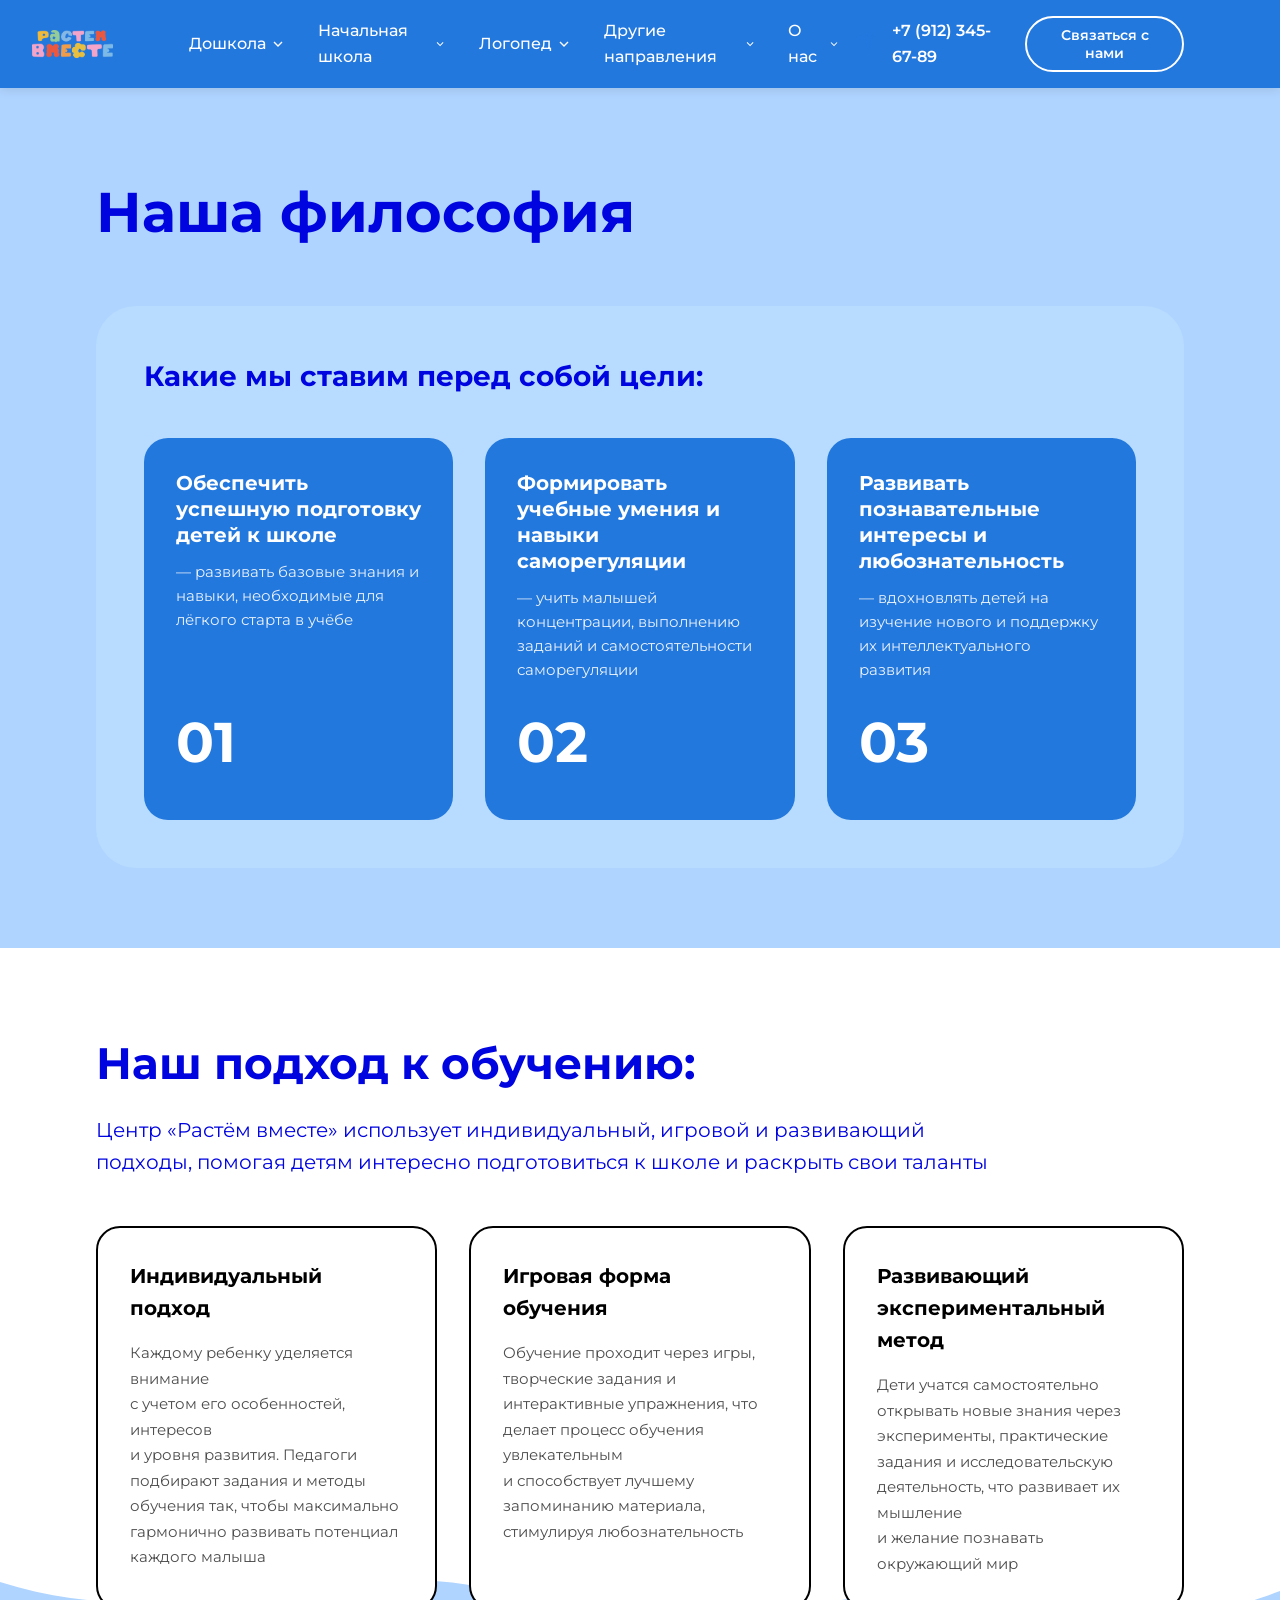
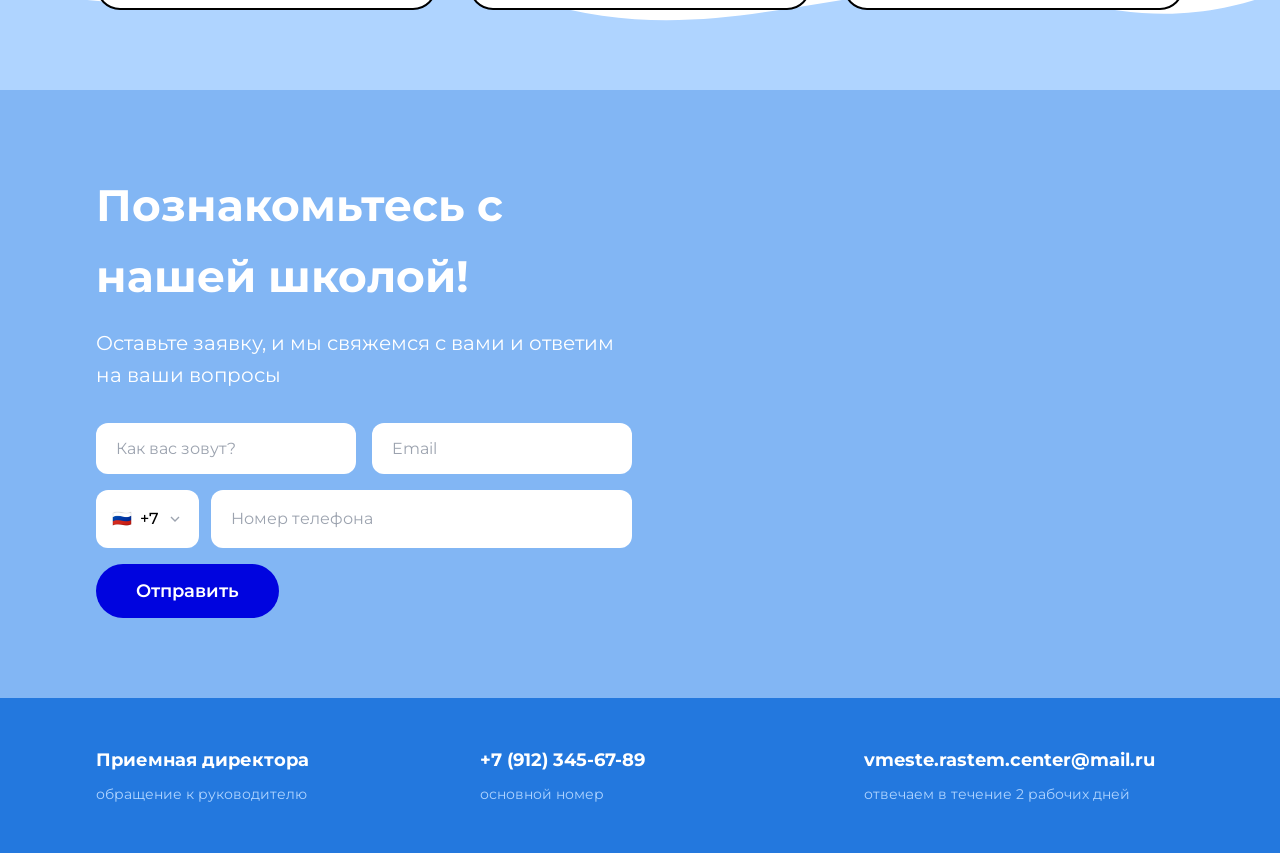
==== commit 04b8aba1: "Update filosofia.html" ====
--- a/filosofia.html
+++ b/filosofia.html
@@ -12,7 +12,7 @@
         <div class="header__container">
             <div class="header__left">
             
-<img src="https://psv4.userapi.com/s/v1/d2/dfuBgY3e3dbymlIG6tfwzD2FY5tWwH7mZeRHLqJKXKmwToDDf9M6psKpB8RbA1om5z57TRwMxK4cljXaLcxFvXxTBkrO7bcs-yVHeOcyfUPJoWtAhsqQcLJKbb5WWg1Ad8wqqTB0TjKs/lllll.png" alt="img"/>
+<img src="img/lllll.png" alt="img"/>
 
             <!-- Center: Navigation -->
             <nav class="nav50">
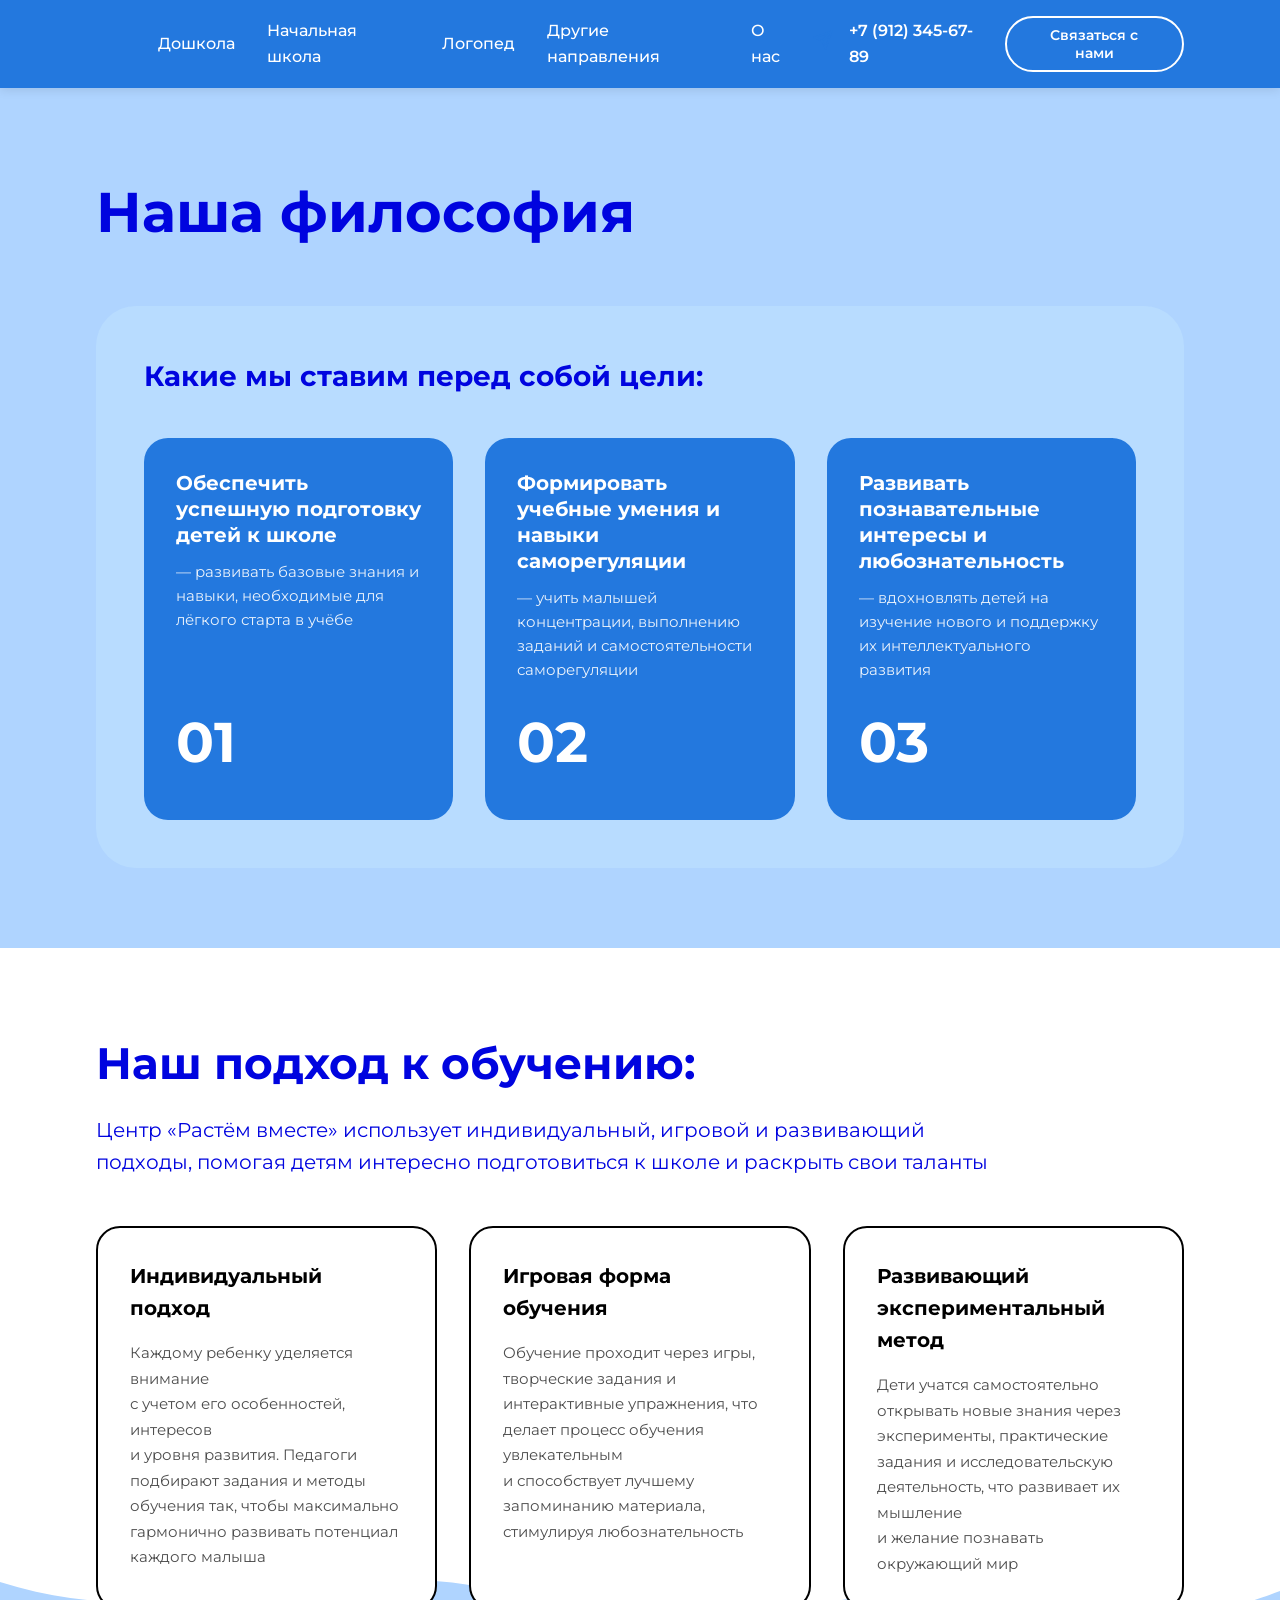
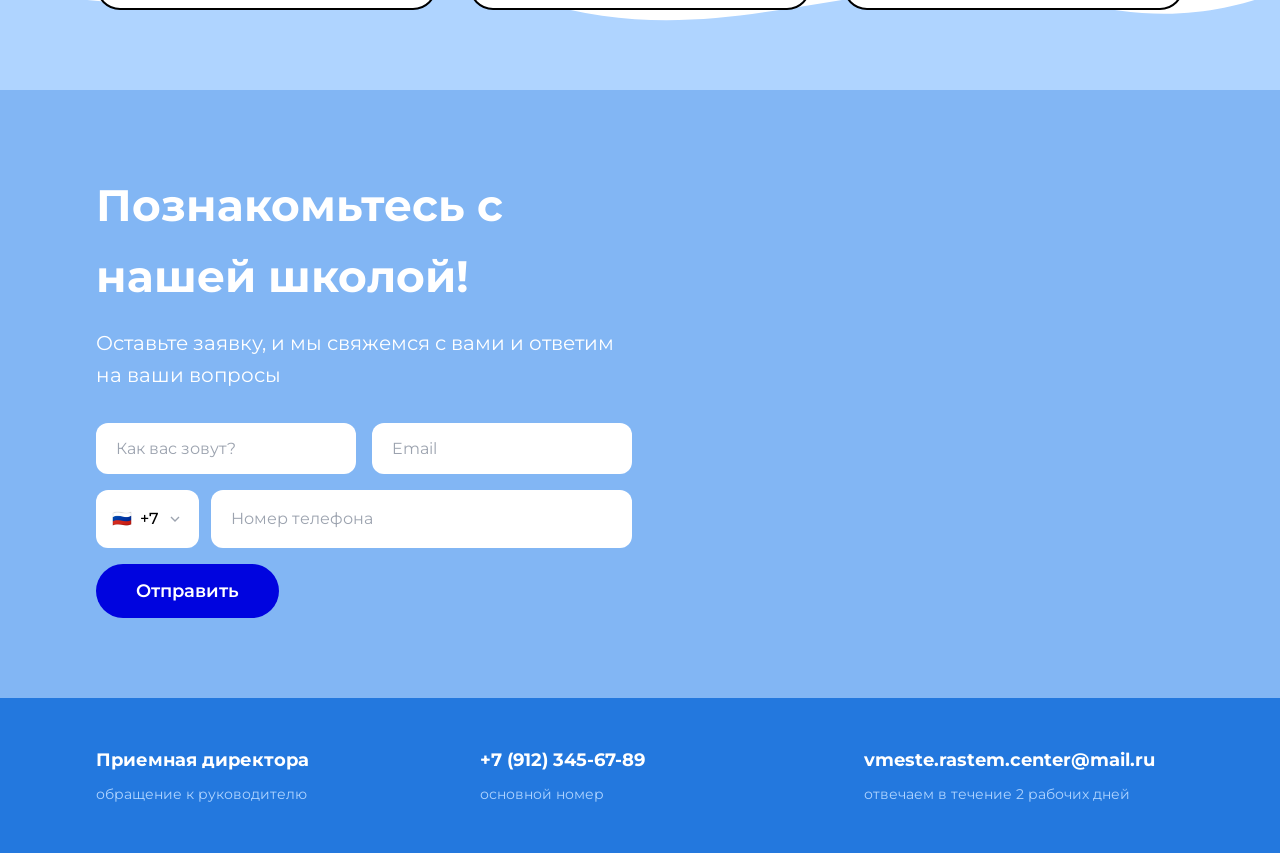
==== commit e30f7af4: "Update filosofia.html" ====
--- a/filosofia.html
+++ b/filosofia.html
@@ -18,33 +18,23 @@
             <nav class="nav50">
                 <a href="uslugi.html" class="nav__item">
                     Дошкола
-                    <svg width="16" height="16" viewBox="0 0 24 24" fill="none" stroke="currentColor" stroke-width="2">
-                        <polyline points="6 9 12 15 18 9"></polyline>
-                    </svg>
+                    
                 </a>
                 <a href="#" class="nav__item">
                     Начальная школа
-                    <svg width="16" height="16" viewBox="0 0 24 24" fill="none" stroke="currentColor" stroke-width="2">
-                        <polyline points="6 9 12 15 18 9"></polyline>
-                    </svg>
+                    
                 </a>
                 <a href="#" class="nav__item">
                     Логопед
-                    <svg width="16" height="16" viewBox="0 0 24 24" fill="none" stroke="currentColor" stroke-width="2">
-                        <polyline points="6 9 12 15 18 9"></polyline>
-                    </svg>
+                    
                 </a>
                 <a href="#" class="nav__item">
                     Другие направления
-                    <svg width="16" height="16" viewBox="0 0 24 24" fill="none" stroke="currentColor" stroke-width="2">
-                        <polyline points="6 9 12 15 18 9"></polyline>
-                    </svg>
+                    
                 </a>
                 <a href="rastem_vmeste.html" class="nav__item">
                     О нас
-                    <svg width="16" height="16" viewBox="0 0 24 24" fill="none" stroke="currentColor" stroke-width="2">
-                        <polyline points="6 9 12 15 18 9"></polyline>
-                    </svg>
+                    
                 </a>
             </nav>
             <!-- Right: Contact -->
--- a/css/filosofia_style.css
+++ b/css/filosofia_style.css
@@ -105,6 +105,7 @@
 
 .header__left {
     display: flex;
+    justify-content: center;
     align-items: center;
     gap: 1rem;
 }
@@ -121,13 +122,15 @@
 }
 
 img {
-    width: 7%;
+    width: 8%;
     height: auto;
-    display: inline;
-  margin-right: 60px;
-  font-weight: 100px;
+     display: flex;
+    align-items: center;
+    justify-content: center;
+  margin-right: 10px;
   margin-top: 0px;
   vertical-align: middle;
+    padding: 10px 50px;
 }
 
 /* Navigation */
@@ -146,9 +149,13 @@
     color: #ffffff;
     transition: color 0.3s;
 }
-
+.nav__item1 {
+    display: flex;
+    align-items: center;
+    gap: 0.25rem;
+}
 .nav__item:hover {
-    color: #2378DE;
+    color: #67acff;
 }
 
 .nav__item svg {
@@ -180,10 +187,11 @@
     font-weight: 600;
     color: #ffffff;
     transition: color 0.3s;
+    
 }
 
 .header__phone:hover {
-    color: #2378DE;
+    color: #67acff;
 }
 
 .header__contact-btn {
@@ -199,6 +207,34 @@
 .header__contact-btn:hover {
     background-color: #ffffff83;
     color: #ffffff;
+}
+.scale-down {
+    width: 2%;
+    height: auto;
+    margin-left: 30px;
+    margin-right: 9px;
+    margin-top: 3px;
+    display: inline;
+    vertical-align: middle;
+}
+
+.navigator {
+    margin-top: 0px;
+  margin-left: 60px;
+  margin-bottom: 0px;
+  gap: 30px;
+  height: 90px;
+  
+}
+.nav-item1 {
+  display: inline;
+  margin-right: 10px;
+  font-weight: 500;
+  vertical-align: middle;
+}
+.card5 {
+    background: #2378DE;
+    height: auto;
 }
 
 
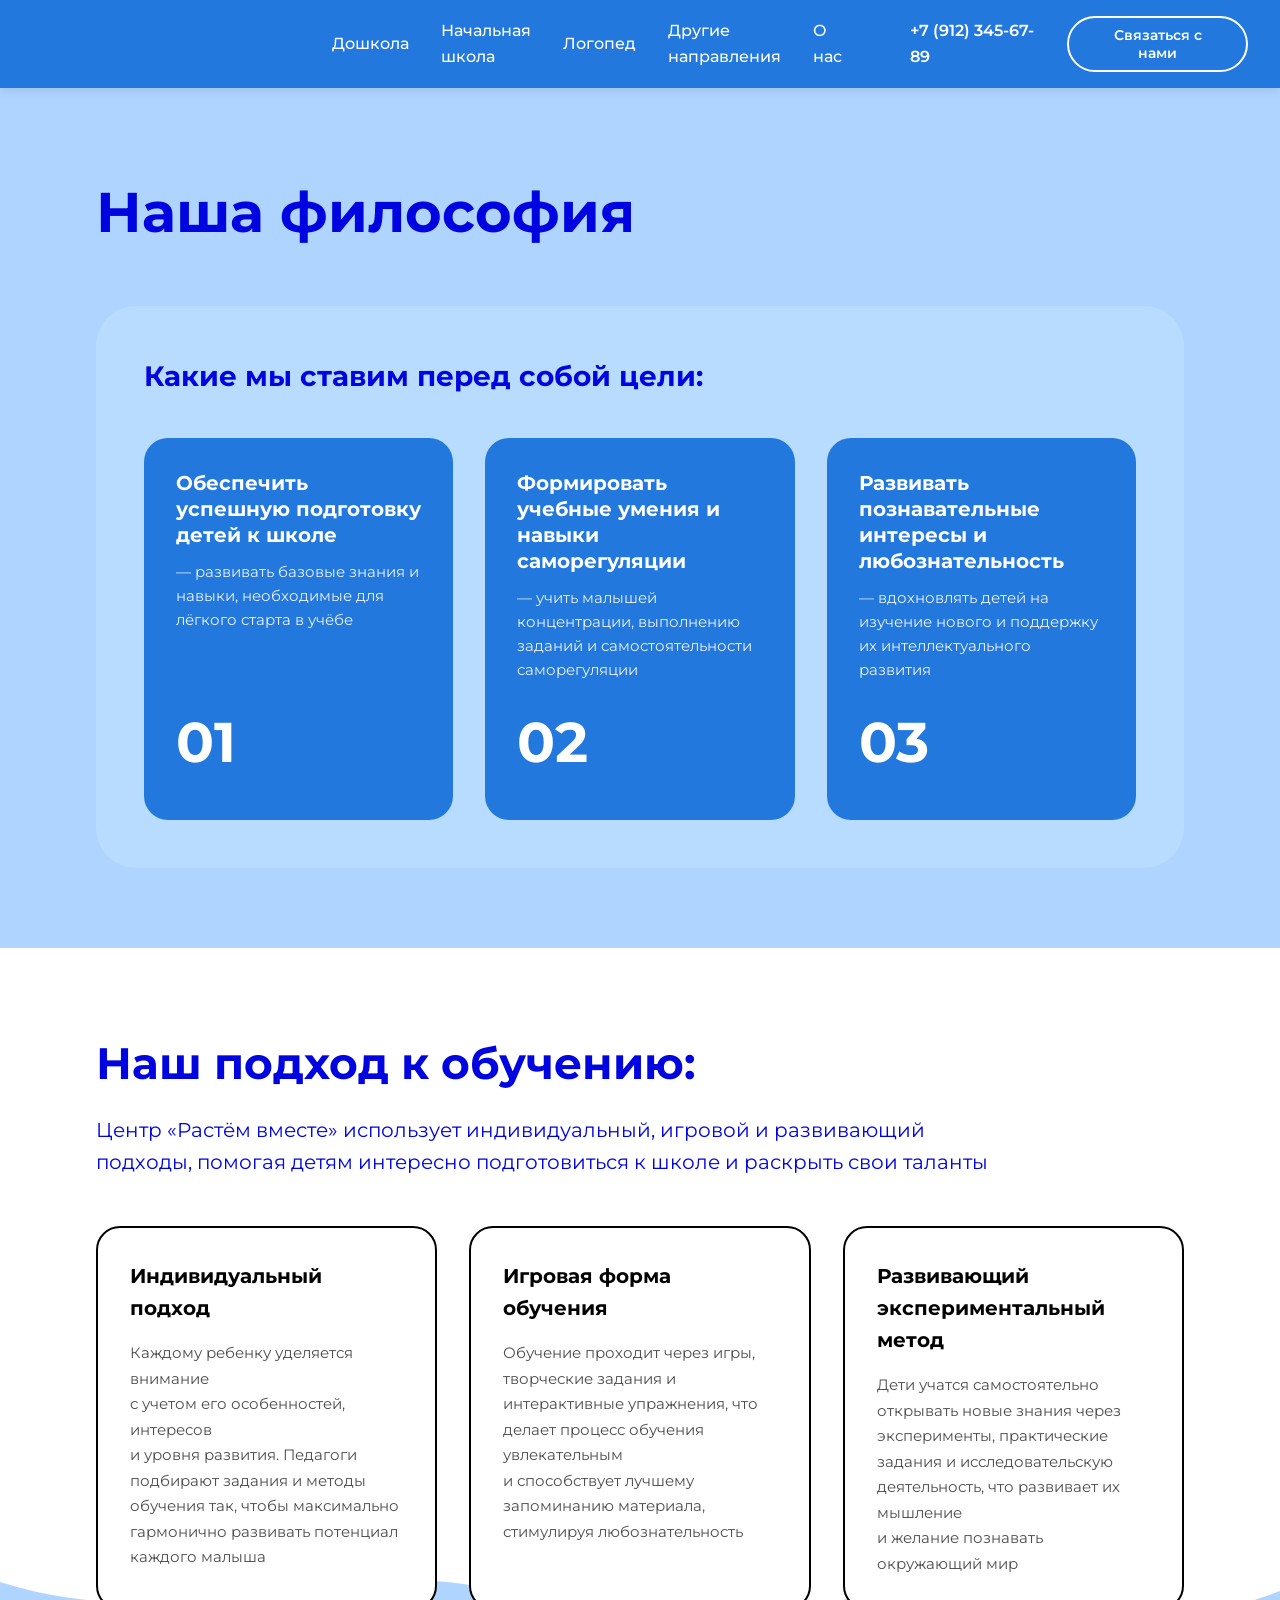
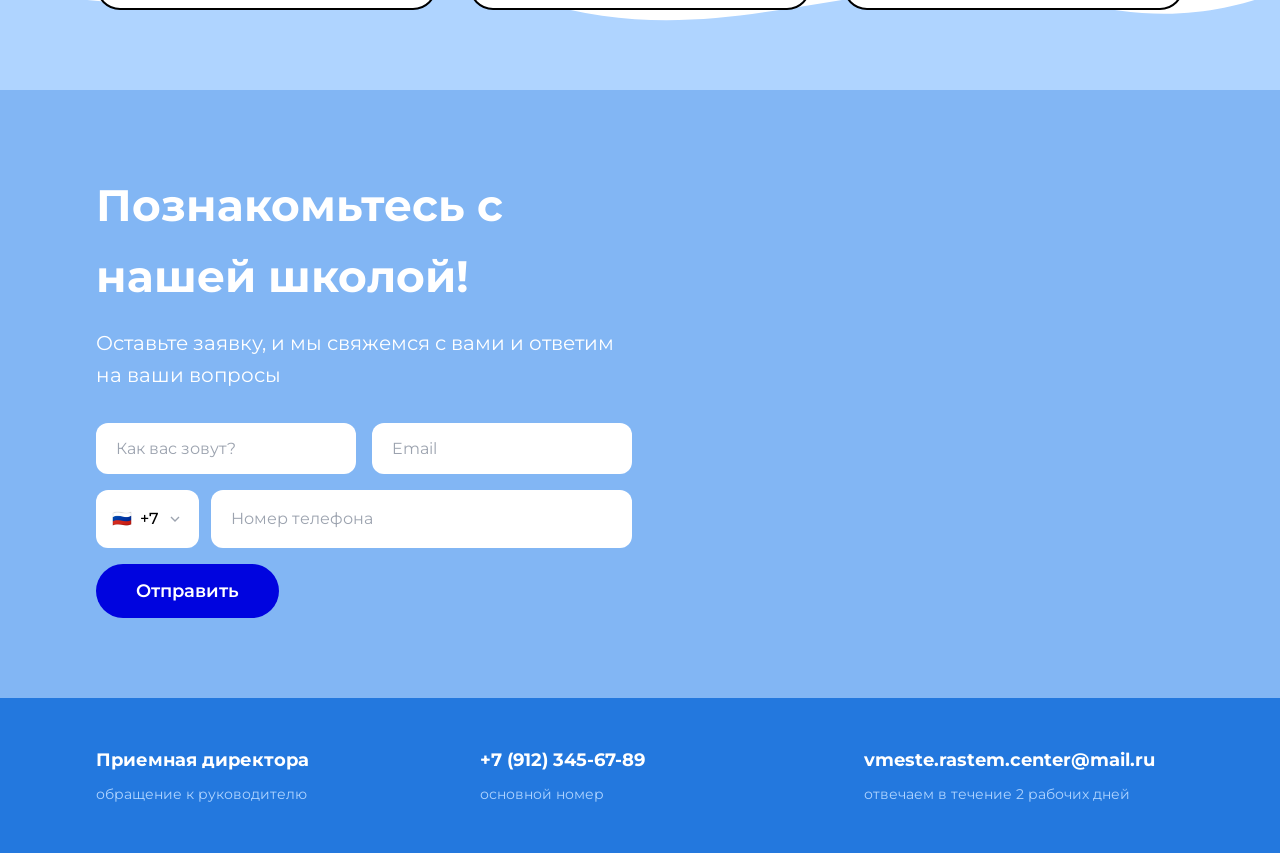
==== commit fa2e85c7: "Update filosofia.html" ====
--- a/filosofia.html
+++ b/filosofia.html
@@ -9,46 +9,34 @@
 <body>
     <!-- Header -->
     <header class="header">
-        <div class="header__container">
-            <div class="header__left">
-            
-<img src="img/lllll.png" alt="img"/>
+       <div class="header__container">
 
-            <!-- Center: Navigation -->
-            <nav class="nav50">
-                <a href="uslugi.html" class="nav__item">
-                    Дошкола
-                    
-                </a>
-                <a href="#" class="nav__item">
-                    Начальная школа
-                    
-                </a>
-                <a href="#" class="nav__item">
-                    Логопед
-                    
-                </a>
-                <a href="#" class="nav__item">
-                    Другие направления
-                    
-                </a>
-                <a href="rastem_vmeste.html" class="nav__item">
-                    О нас
-                    
-                </a>
-            </nav>
-            <!-- Right: Contact -->
-            <div class="header__right">
-                <a href="https://t.me/" class="header__telegram">
-                    <svg width="20" height="20" viewBox="0 0 24 24" fill="none" stroke="currentColor" stroke-width="2">
-                        <line x1="22" y1="2" x2="11" y2="13"></line>
-                        <polygon points="22 2 15 22 11 13 2 9 22 2"></polygon>
-                    </svg>
-                </a>
-                <a href="tel:+79123456789" class="header__phone">+7 (912) 345-67-89</a>
-                <button class="header__contact-btn">Связаться с нами</button>
-            </div>
+        <div class="header__left">
+            <a href="index.html">
+                <img src="img/lllll.png" alt="img" class="header__logo"/>
+            </a>
+        </div>  <!-- ← вот этого не хватало -->
+
+        <nav class="nav50">
+            <a href="uslugi.html" class="nav__item">Дошкола</a>
+            <a href="#" class="nav__item">Начальная школа</a>
+            <a href="#" class="nav__item">Логопед</a>
+            <a href="#" class="nav__item">Другие направления</a>
+            <a href="rastem_vmeste.html" class="nav__item">О нас</a>
+        </nav>
+
+        <div class="header__right">
+            <a href="https://t.me/" class="header__telegram">
+                <svg width="20" height="20" viewBox="0 0 24 24" fill="none" stroke="currentColor" stroke-width="2">
+                    <line x1="22" y1="2" x2="11" y2="13"></line>
+                    <polygon points="22 2 15 22 11 13 2 9 22 2"></polygon>
+                </svg>
+            </a>
+            <a href="tel:+79123456789" class="header__phone">+7 (912) 345-67-89</a>
+            <button class="header__contact-btn">Связаться с нами</button>
         </div>
+
+    </div>
  </header>
     <!-- Philosophy Section -->
     <section class="philosophy">
